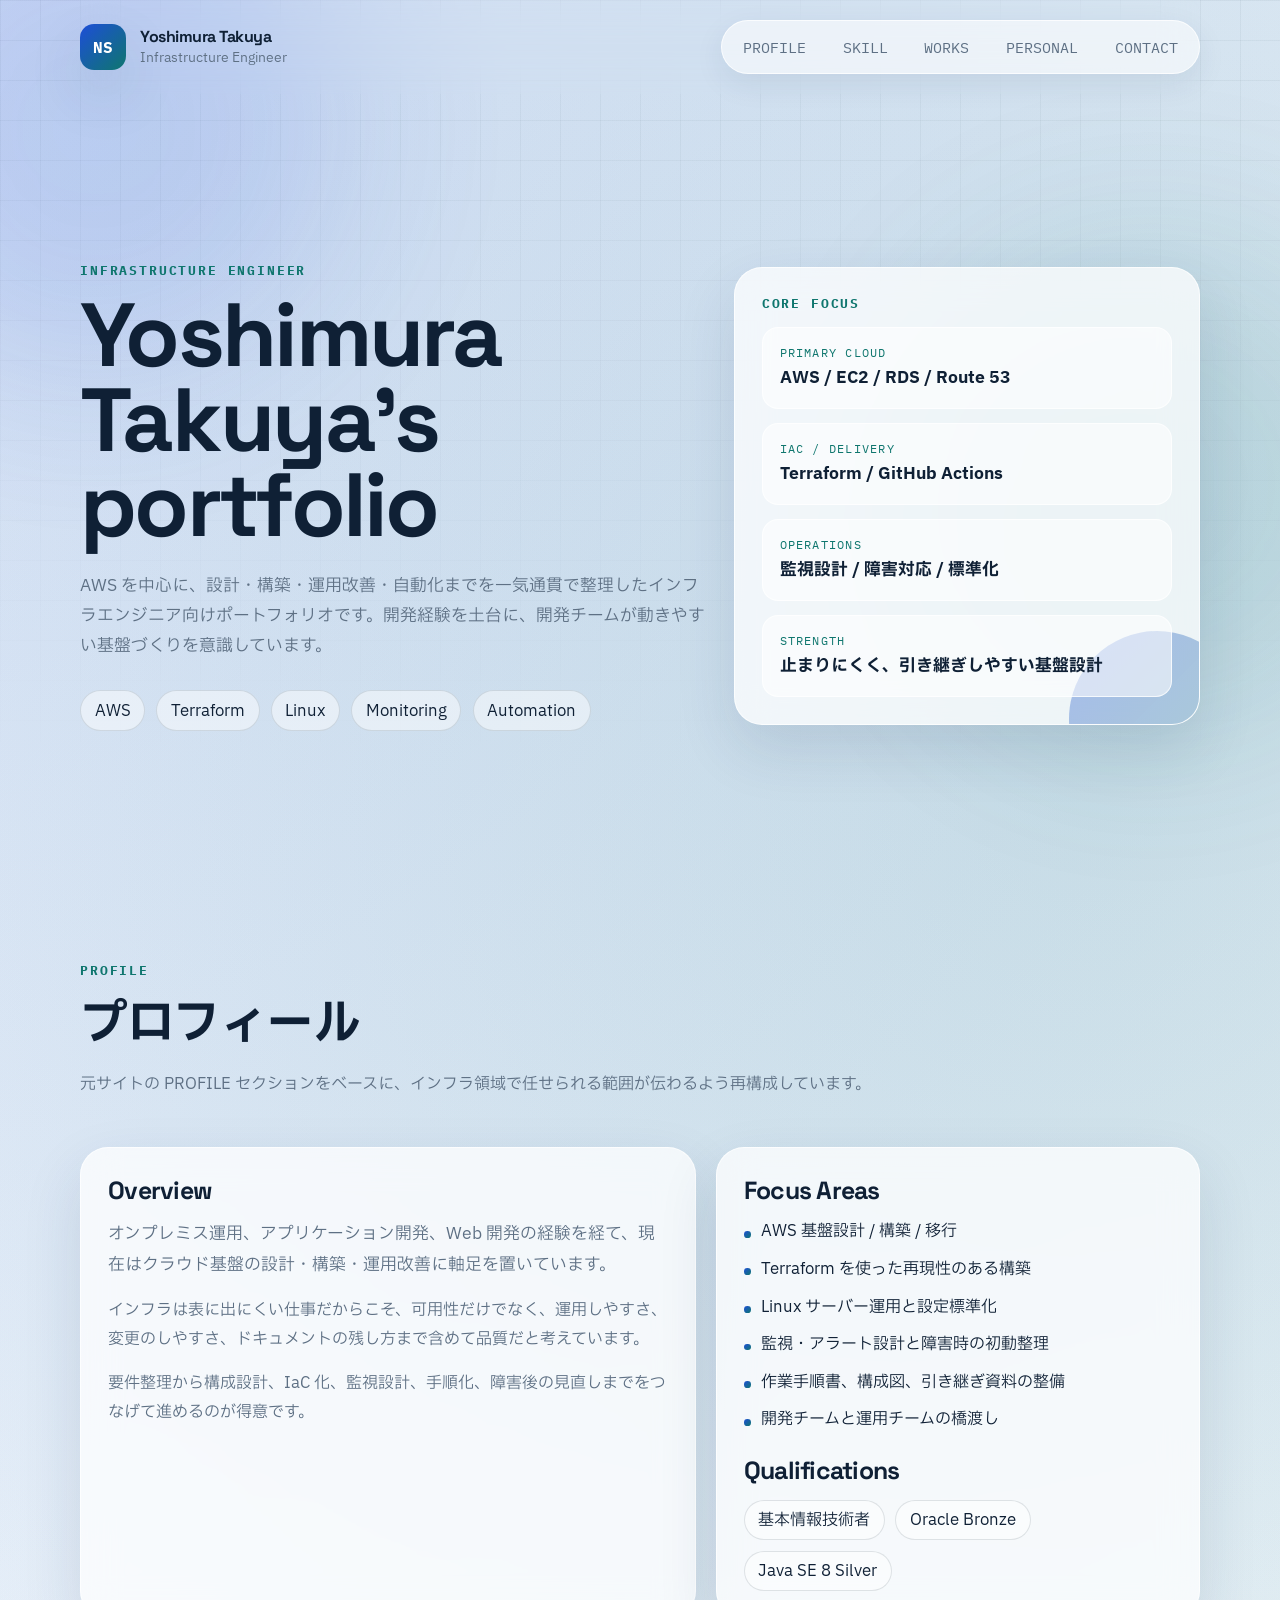
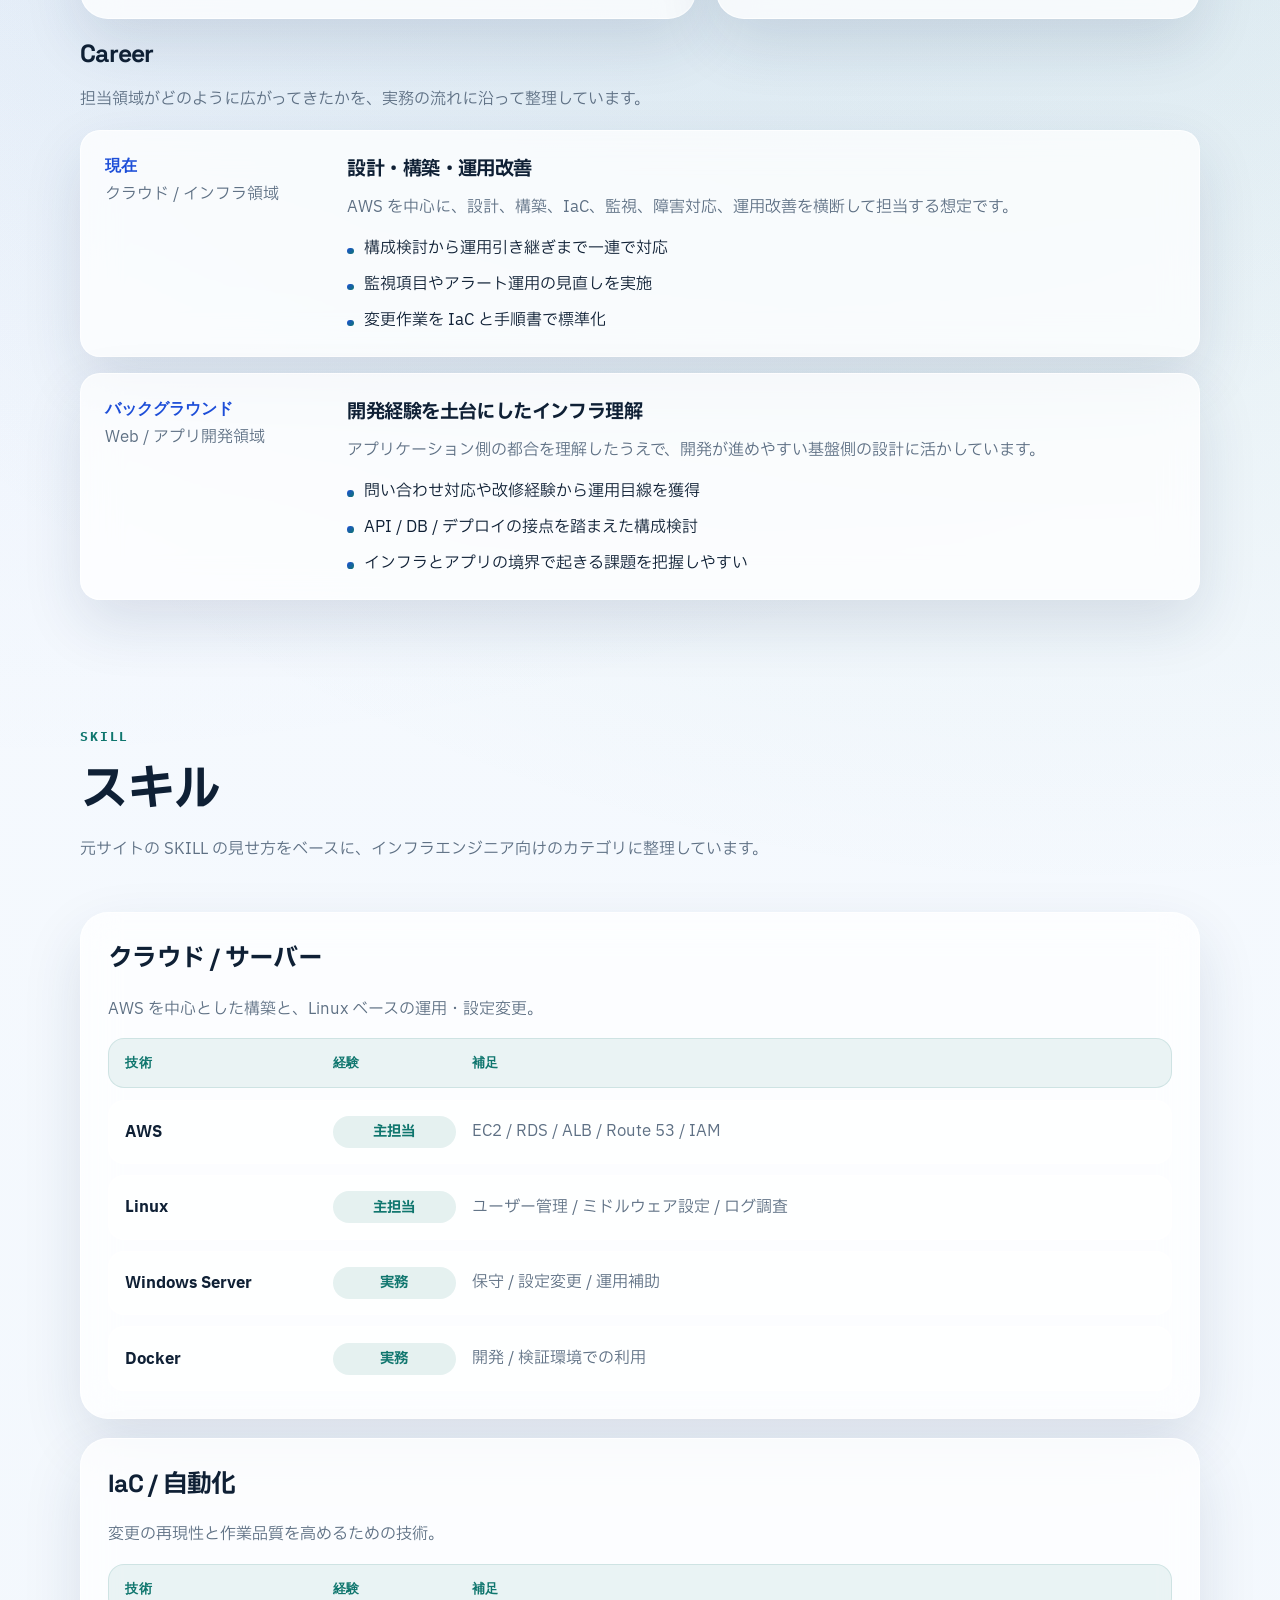
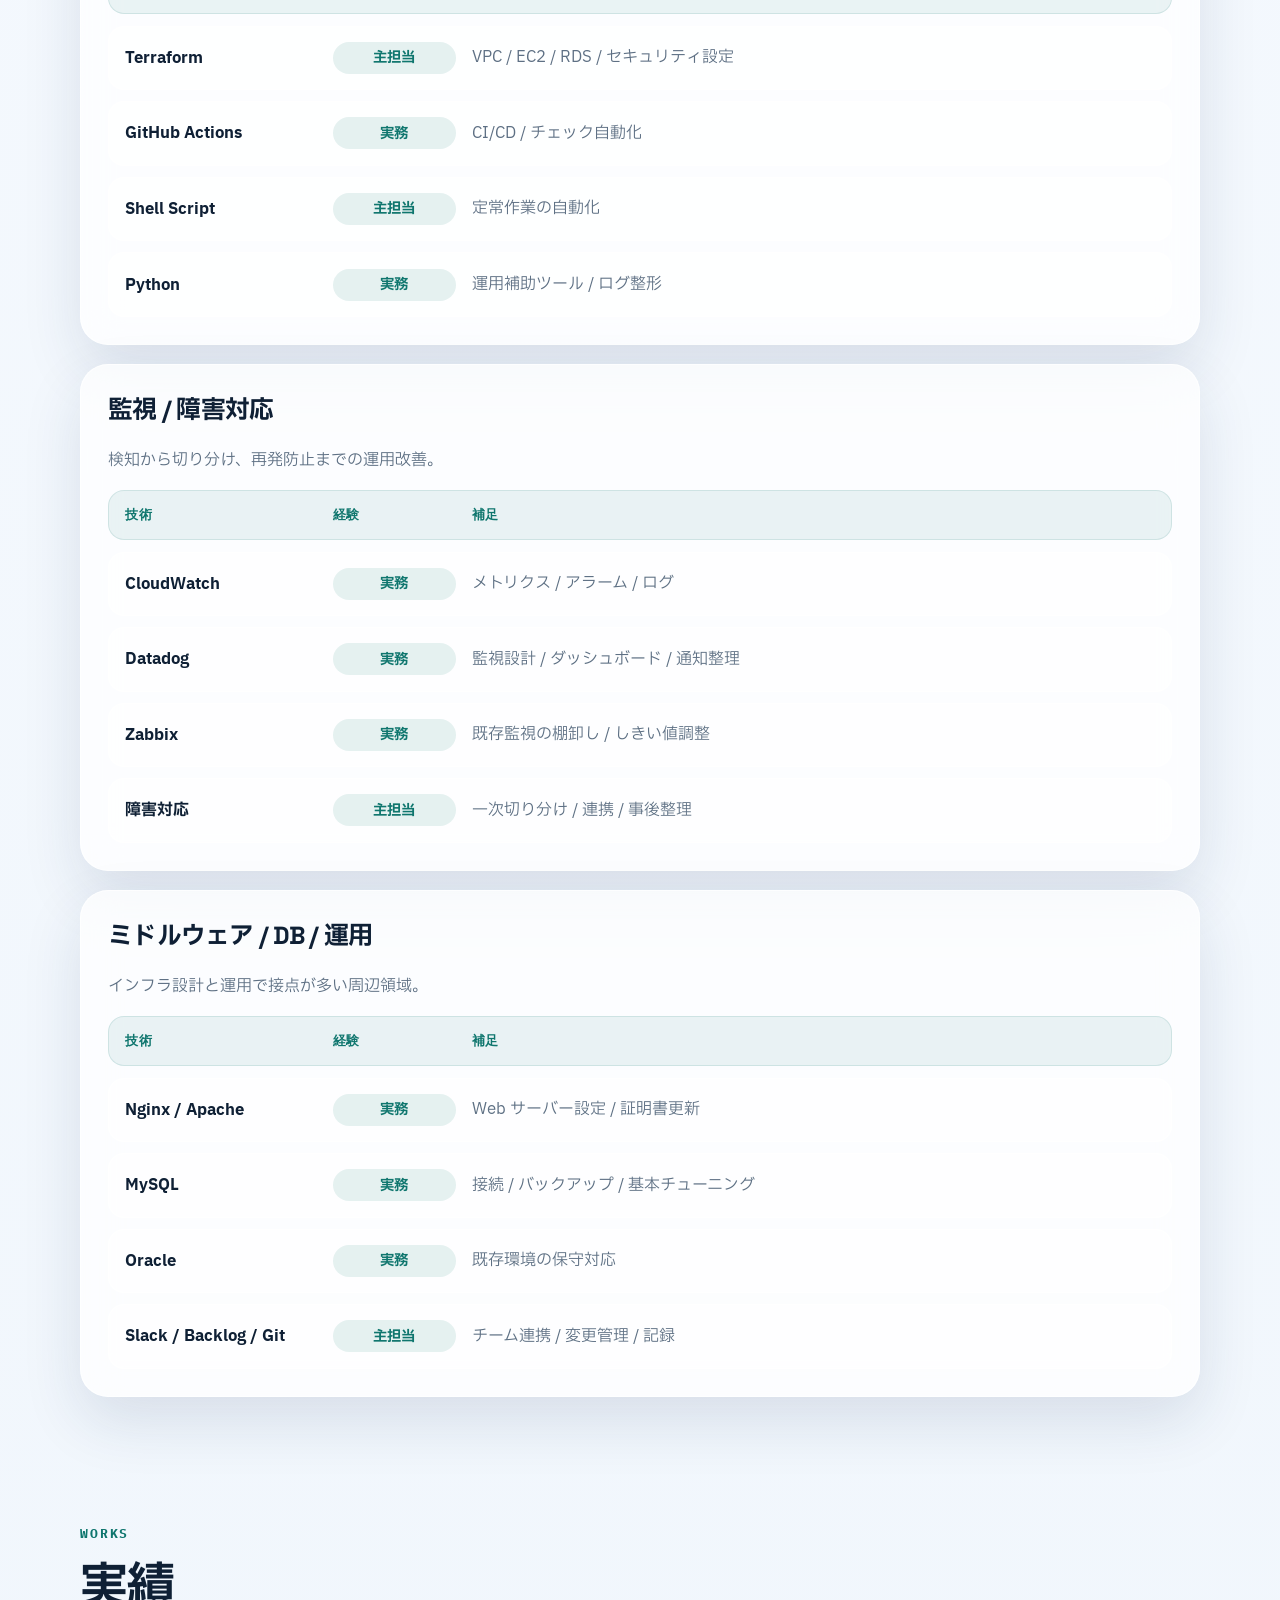
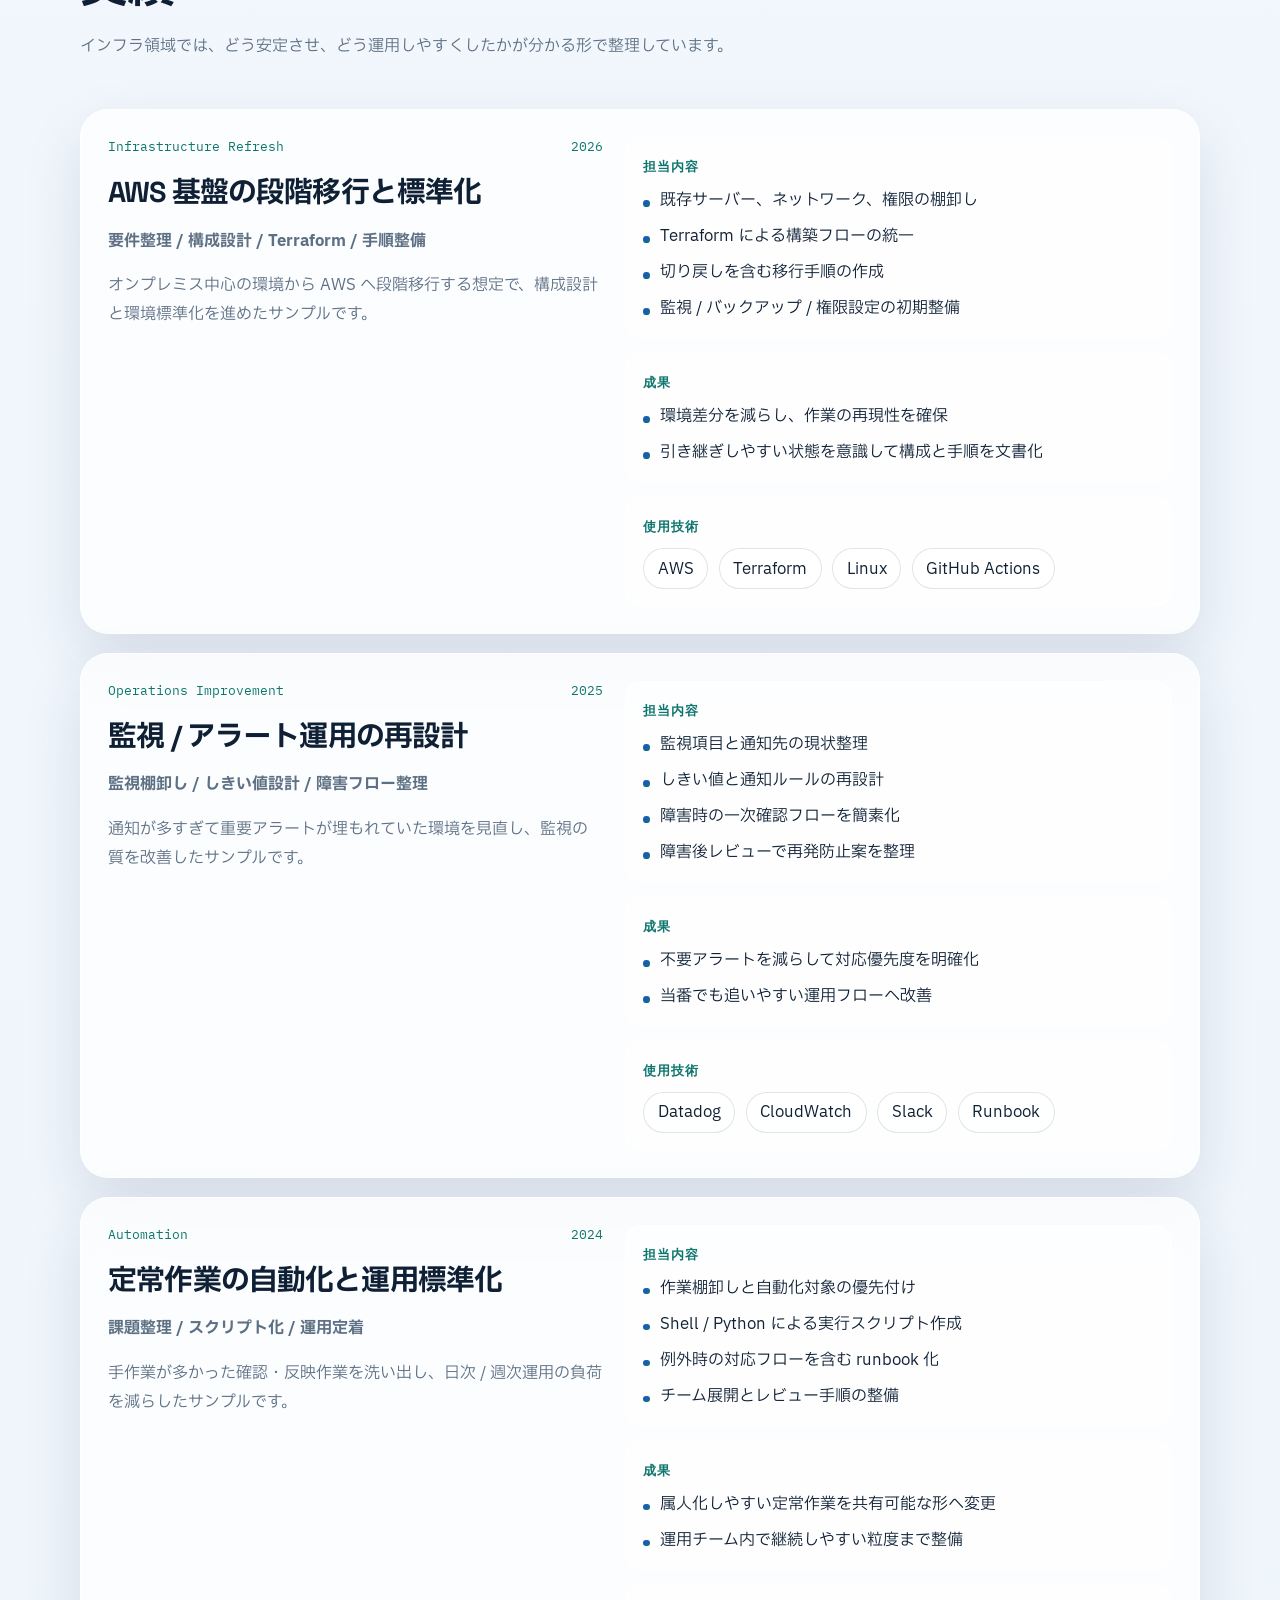
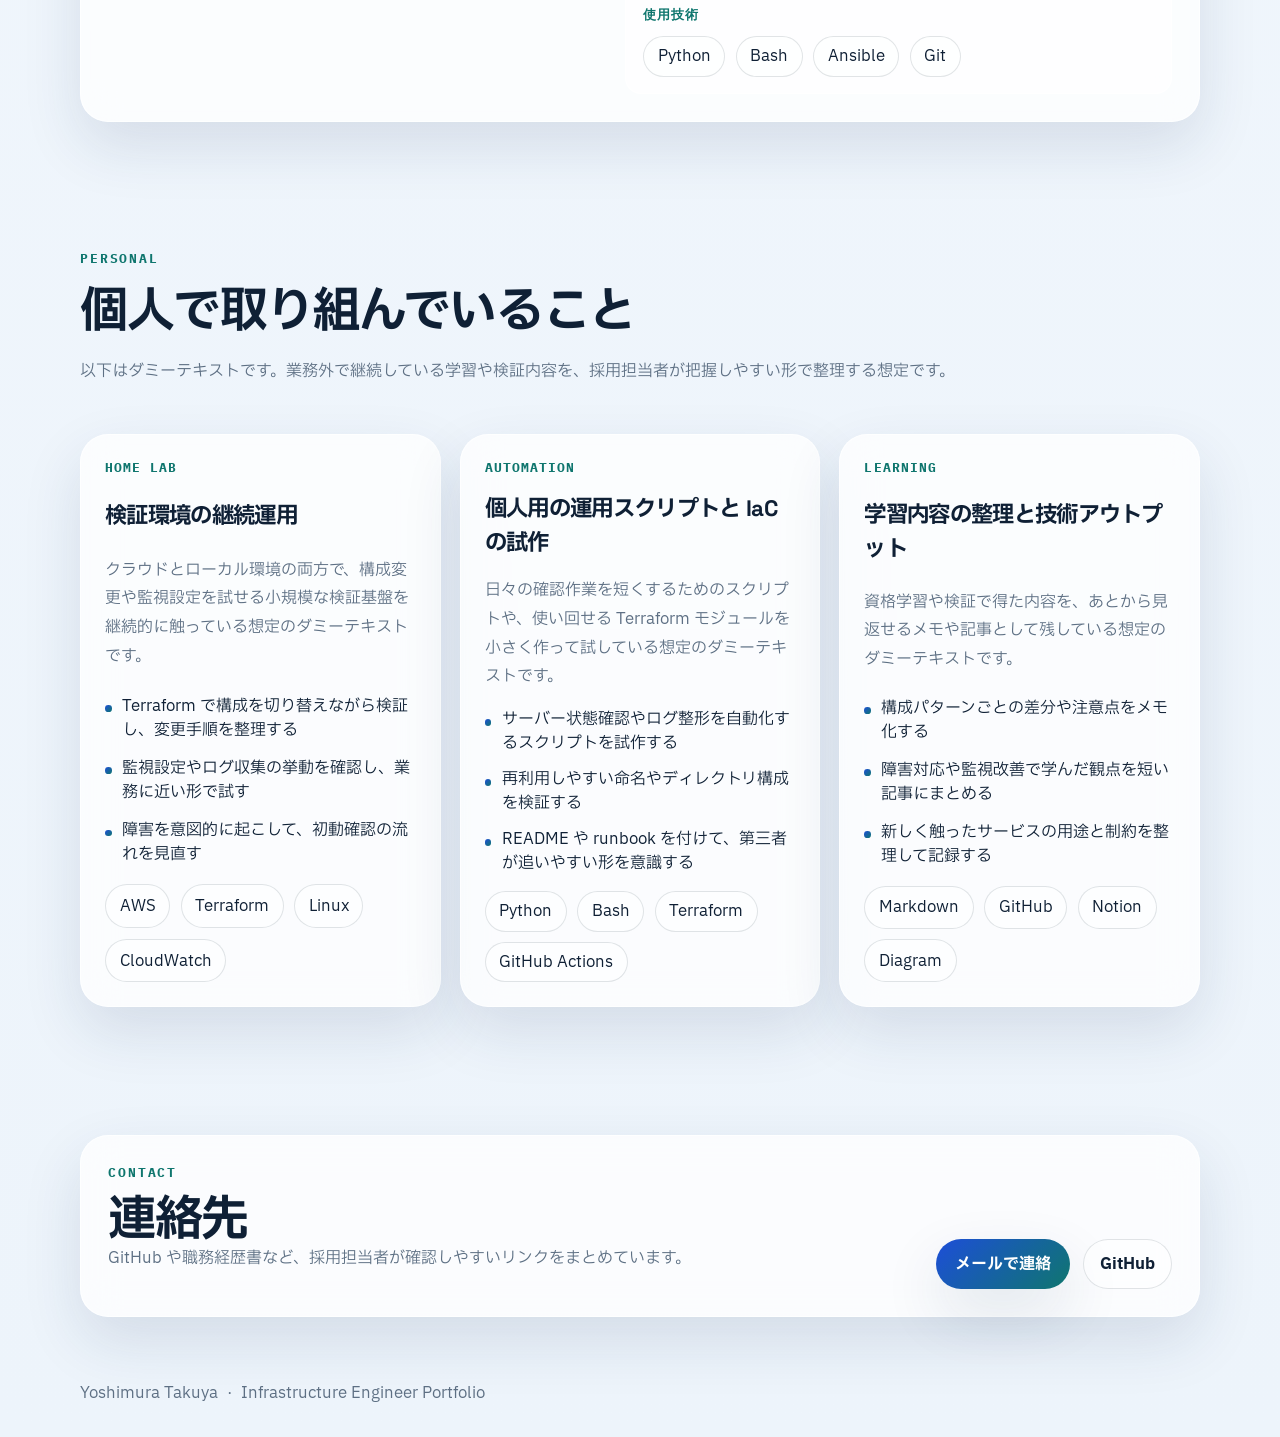
==== index.html @ 366201e2 "ポートフォリオサイト構築基礎" ====
<!DOCTYPE html>
<html lang="ja">
  <head>
    <meta charset="UTF-8" />
    <meta name="viewport" content="width=device-width, initial-scale=1.0" />
    <meta
      id="metaDescription"
      name="description"
      content="元サイトの骨格を踏まえて再構成した、インフラエンジニア向けポートフォリオ"
    />
    <title>Yoshimura Takuya | Infrastructure Engineer Portfolio</title>
    <link
      rel="icon"
      href="data:image/svg+xml,%3Csvg xmlns='http://www.w3.org/2000/svg' viewBox='0 0 64 64'%3E%3Crect width='64' height='64' rx='16' fill='%230f766e'/%3E%3Ctext x='50%25' y='57%25' font-size='28' font-family='Arial,sans-serif' font-weight='700' text-anchor='middle' fill='white'%3ENS%3C/text%3E%3C/svg%3E"
    />
    <link rel="stylesheet" href="./styles.css" />
  </head>
  <body>
    <div class="background-grid" aria-hidden="true"></div>
    <div class="background-orb background-orb-left" aria-hidden="true"></div>
    <div class="background-orb background-orb-right" aria-hidden="true"></div>

    <div class="page-shell">
      <header class="site-header">
        <a class="brand" href="#top" aria-label="ページ上部へ移動">
          <span class="brand-mark" id="brandMark">NS</span>
          <span class="brand-copy">
            <strong id="brandName">Yoshimura Takuya</strong>
            <small id="brandRole">Infrastructure Engineer</small>
          </span>
        </a>

        <nav class="site-nav" aria-label="グローバルナビゲーション">
          <a href="#profile">PROFILE</a>
          <a href="#skills">SKILL</a>
          <a href="#works">WORKS</a>
          <a href="#personal">PERSONAL</a>
          <a href="#contact">CONTACT</a>
        </nav>
      </header>

      <main id="top">
        <section class="hero section">
          <div class="hero-copy reveal">
            <p class="eyebrow" id="heroEyebrow">Infrastructure Engineer</p>
            <h1 id="heroTitle">Naoto Suzuki's portfolio</h1>
            <p class="hero-summary" id="heroSummary">
              AWS を中心に、設計・構築・運用改善・自動化までを一気通貫で整理したインフラエンジニア向けポートフォリオです。
            </p>

            <ul class="hero-tag-list" id="heroTags" aria-label="主な技術">
              <li>AWS</li>
              <li>Terraform</li>
              <li>Linux</li>
              <li>Monitoring</li>
            </ul>
          </div>

          <aside class="hero-panel reveal" aria-label="担当領域の概要">
            <p class="panel-kicker">Core Focus</p>
            <div class="hero-highlight-list" id="heroHighlights">
              <article>
                <span>Primary Cloud</span>
                <strong>AWS / EC2 / RDS / Route 53</strong>
              </article>
            </div>
          </aside>
        </section>

        <section class="section" id="profile">
          <div class="section-heading reveal">
            <p class="eyebrow">PROFILE</p>
            <h2 id="profileHeading">プロフィール</h2>
            <p class="section-intro" id="profileIntro">
              元サイトの PROFILE セクションをベースに、インフラ領域で任せられる範囲が伝わるよう再構成しています。
            </p>
          </div>

          <div class="profile-grid">
            <article class="panel reveal">
              <h3>Overview</h3>
              <p class="lead-copy" id="profileLead">
                オンプレミス運用、アプリケーション開発、Web 開発の経験を経て、現在はクラウド基盤の設計・構築・運用改善に軸足を置いています。
              </p>
              <div class="body-copy" id="profileBody">
                <p>インフラは表に出にくい仕事だからこそ、可用性だけでなく、運用しやすさ、変更のしやすさ、ドキュメントの残し方まで含めて品質だと考えています。</p>
              </div>
            </article>

            <article class="panel panel-stack reveal">
              <div>
                <h3 id="focusHeading">Focus Areas</h3>
                <ul class="focus-list" id="profileFocusList">
                  <li>AWS 基盤設計 / 構築 / 移行</li>
                </ul>
              </div>

              <div>
                <h3 id="certificationsHeading">Qualifications</h3>
                <ul class="chip-list" id="certificationList">
                  <li>基本情報技術者</li>
                </ul>
              </div>
            </article>
          </div>

          <div class="timeline-block reveal">
            <div class="timeline-heading">
              <h3 id="timelineHeading">Career</h3>
              <p class="section-intro" id="timelineIntro">
                担当領域がどのように広がってきたかを、実務の流れに沿って整理しています。
              </p>
            </div>

            <div class="timeline" id="careerTimeline">
              <article class="timeline-item">
                <div class="timeline-side">
                  <span class="timeline-period">現在</span>
                  <p class="timeline-org">クラウド / インフラ領域</p>
                </div>
                <div class="timeline-content">
                  <h4>設計・構築・運用改善</h4>
                  <p>AWS を中心に、設計、構築、IaC、監視、障害対応、運用改善を横断して担当する想定です。</p>
                </div>
              </article>
            </div>
          </div>
        </section>

        <section class="section" id="skills">
          <div class="section-heading reveal">
            <p class="eyebrow">SKILL</p>
            <h2 id="skillsHeading">スキル</h2>
            <p class="section-intro" id="skillsIntro">
              元サイトの SKILL の見せ方をベースに、インフラエンジニア向けのカテゴリに整理しています。
            </p>
          </div>

          <div class="skills-stack" id="skillCategoryList">
            <article class="skill-card reveal">
              <div class="skill-card-head">
                <h3>クラウド / サーバー</h3>
                <p>AWS を中心とした構築と、Linux ベースの運用・設定変更。</p>
              </div>
            </article>
          </div>
        </section>

        <section class="section" id="works">
          <div class="section-heading reveal">
            <p class="eyebrow">WORKS</p>
            <h2 id="worksHeading">実績</h2>
            <p class="section-intro" id="worksIntro">
              インフラ領域では、どう安定させ、どう運用しやすくしたかが分かる形で整理しています。
            </p>
          </div>

          <div class="works-list" id="worksList">
            <article class="work-card reveal">
              <div class="work-summary">
                <div class="work-meta">
                  <span>Infrastructure Refresh</span>
                  <span>2026</span>
                </div>
                <h3>AWS 基盤の段階移行と標準化</h3>
                <p class="work-role">要件整理 / 構成設計 / Terraform / 手順整備</p>
                <p>オンプレミス中心の環境から AWS へ段階移行する想定で、構成設計と環境標準化を進めたサンプルです。</p>
              </div>
            </article>
          </div>
        </section>

        <section class="section" id="personal">
          <div class="section-heading reveal">
            <p class="eyebrow">PERSONAL</p>
            <h2 id="personalHeading">個人で取り組んでいること</h2>
            <p class="section-intro" id="personalIntro">
              以下はダミーテキストです。業務外で継続している学習や検証内容を、採用担当者が把握しやすい形で整理する想定です。
            </p>
          </div>

          <div class="personal-grid" id="personalList">
            <article class="personal-card reveal">
              <p class="personal-meta">Home Lab</p>
              <h3>検証環境の継続運用</h3>
              <p>
                クラウドとローカル環境の両方で、構成変更や監視設定を試せる小規模な検証基盤を継続的に触っている想定のダミーテキストです。
              </p>
            </article>
          </div>
        </section>

        <section class="section" id="contact">
          <div class="contact-panel reveal">
            <div>
              <p class="eyebrow">CONTACT</p>
              <h2 id="contactHeading">連絡先</h2>
              <p class="contact-note" id="contactNote">
                GitHub や職務経歴書など、採用担当者が確認しやすいリンクをまとめています。
              </p>
            </div>

            <div class="contact-actions">
              <a class="button" id="contactMail" href="#">メールで連絡</a>
              <div class="social-list" id="contactLinks">
                <a href="https://github.com/nsuzuki7713" target="_blank" rel="noreferrer">GitHub</a>
              </div>
            </div>
          </div>
        </section>
      </main>

      <footer class="site-footer">
        <p>
          <span id="footerName">Yoshimura Takuya</span>
          <span>·</span>
          <span id="footerRole">Infrastructure Engineer Portfolio</span>
        </p>
      </footer>
    </div>

    <script src="./site-data.js"></script>
    <script src="./script.js"></script>
  </body>
</html>
---- styles.css ----
@import url("https://fonts.googleapis.com/css2?family=IBM+Plex+Mono:wght@400;500;700&family=IBM+Plex+Sans+JP:wght@400;500;700&family=Space+Grotesk:wght@500;700&display=swap");

:root {
  --bg: #edf4fb;
  --bg-strong: #f8fbff;
  --surface: rgba(255, 255, 255, 0.74);
  --surface-strong: rgba(255, 255, 255, 0.92);
  --text: #0f2035;
  --muted: #5e7084;
  --line: rgba(15, 32, 53, 0.12);
  --accent: #0f766e;
  --accent-strong: #1d4ed8;
  --accent-soft: rgba(15, 118, 110, 0.1);
  --shadow: 0 24px 60px rgba(28, 53, 87, 0.12);
  --radius-xl: 28px;
  --radius-lg: 20px;
  --radius-md: 16px;
  --max-width: 1120px;
}

* {
  box-sizing: border-box;
}

html {
  scroll-behavior: smooth;
}

body {
  margin: 0;
  min-height: 100vh;
  font-family: "IBM Plex Sans JP", sans-serif;
  color: var(--text);
  background:
    radial-gradient(circle at top left, rgba(29, 78, 216, 0.14), transparent 30%),
    radial-gradient(circle at 85% 10%, rgba(15, 118, 110, 0.16), transparent 24%),
    linear-gradient(180deg, var(--bg-strong) 0%, var(--bg) 100%);
  overflow-x: hidden;
}

a {
  color: inherit;
  text-decoration: none;
}

button,
a {
  -webkit-tap-highlight-color: transparent;
}

.background-grid {
  position: fixed;
  inset: 0;
  background-image:
    linear-gradient(rgba(15, 32, 53, 0.05) 1px, transparent 1px),
    linear-gradient(90deg, rgba(15, 32, 53, 0.05) 1px, transparent 1px);
  background-size: 40px 40px;
  mask-image: linear-gradient(to bottom, rgba(0, 0, 0, 0.9), transparent 86%);
  pointer-events: none;
}

.background-orb {
  position: fixed;
  width: 32rem;
  height: 32rem;
  border-radius: 50%;
  filter: blur(90px);
  opacity: 0.4;
  pointer-events: none;
}

.background-orb-left {
  top: -8rem;
  left: -10rem;
  background: rgba(29, 78, 216, 0.32);
}

.background-orb-right {
  right: -8rem;
  bottom: 10rem;
  background: rgba(15, 118, 110, 0.28);
}

.page-shell {
  width: min(calc(100% - 2rem), var(--max-width));
  margin: 0 auto;
  position: relative;
}

.site-header {
  position: sticky;
  top: 0;
  z-index: 10;
  display: flex;
  align-items: center;
  justify-content: space-between;
  gap: 1rem;
  padding: 1.25rem 0;
  backdrop-filter: blur(18px);
}

.brand {
  display: inline-flex;
  align-items: center;
  gap: 0.85rem;
}

.brand-mark {
  width: 2.9rem;
  height: 2.9rem;
  display: grid;
  place-items: center;
  border-radius: 14px;
  background: linear-gradient(135deg, var(--accent-strong), var(--accent));
  color: #fff;
  font-family: "IBM Plex Mono", monospace;
  font-size: 1rem;
  font-weight: 700;
  box-shadow: var(--shadow);
}

.brand-copy {
  display: flex;
  flex-direction: column;
  gap: 0.08rem;
}

.brand-copy strong,
h1,
h2,
h3,
h4 {
  font-family: "Space Grotesk", "IBM Plex Sans JP", sans-serif;
  letter-spacing: -0.03em;
}

.brand-copy small,
.hero-summary,
.section-intro,
.body-copy p,
.lead-copy,
.skill-card-head p,
.timeline-content p,
.contact-note,
.work-summary p,
.timeline-org {
  color: var(--muted);
}

.site-nav {
  display: inline-flex;
  flex-wrap: wrap;
  align-items: center;
  gap: 0.3rem;
  padding: 0.32rem;
  border-radius: 999px;
  background: rgba(255, 255, 255, 0.58);
  border: 1px solid rgba(255, 255, 255, 0.75);
  box-shadow: 0 10px 30px rgba(28, 53, 87, 0.08);
}

.site-nav a {
  padding: 0.72rem 1rem;
  border-radius: 999px;
  font-size: 0.92rem;
  font-family: "IBM Plex Mono", monospace;
  color: var(--muted);
  transition: transform 180ms ease, color 180ms ease, background-color 180ms ease;
}

.site-nav a:hover,
.site-nav a.is-active {
  color: var(--text);
  background: rgba(15, 32, 53, 0.08);
  transform: translateY(-1px);
}

.section {
  padding: 4rem 0;
}

.hero {
  display: grid;
  grid-template-columns: minmax(0, 1.15fr) minmax(320px, 0.85fr);
  gap: 1.4rem;
  align-items: center;
  min-height: calc(100vh - 6rem);
}

.eyebrow,
.panel-kicker {
  margin: 0 0 0.9rem;
  font-family: "IBM Plex Mono", monospace;
  font-size: 0.82rem;
  font-weight: 700;
  letter-spacing: 0.14em;
  text-transform: uppercase;
  color: var(--accent);
}

h1 {
  margin: 0;
  font-size: clamp(3rem, 7vw, 5.6rem);
  line-height: 0.95;
  max-width: 10ch;
}

h2 {
  margin: 0;
  font-size: clamp(2rem, 4vw, 3rem);
  line-height: 1.02;
}

h3 {
  margin: 0 0 0.85rem;
  font-size: 1.55rem;
}

h4 {
  margin: 0 0 0.6rem;
  font-size: 1.2rem;
}

.hero-summary,
.section-intro,
.body-copy p,
.lead-copy,
.timeline-content p,
.work-summary p,
.personal-summary,
.contact-note {
  line-height: 1.8;
}

.hero-summary {
  max-width: 62ch;
  margin: 1.4rem 0 0;
  font-size: 1.05rem;
}

.hero-tag-list,
.focus-list,
.chip-list,
.timeline-highlights,
.bullet-list,
.stack-list,
.social-list {
  list-style: none;
  padding: 0;
  margin: 0;
}

.hero-tag-list {
  display: flex;
  flex-wrap: wrap;
  gap: 0.7rem;
  margin-top: 1.8rem;
}

.hero-tag-list li,
.chip-list li,
.stack-list li,
.social-list a,
.button {
  border-radius: 999px;
}

.hero-tag-list li,
.chip-list li,
.stack-list li {
  display: inline-flex;
  align-items: center;
  min-height: 2.3rem;
  padding: 0.45rem 0.85rem;
  border: 1px solid var(--line);
  background: rgba(255, 255, 255, 0.48);
}

.hero-panel,
.panel,
.skill-card,
.work-card,
.contact-panel,
.timeline-item {
  background: var(--surface);
  backdrop-filter: blur(18px);
  border: 1px solid rgba(255, 255, 255, 0.72);
  box-shadow: var(--shadow);
}

.hero-panel,
.panel,
.skill-card,
.work-card,
.contact-panel {
  border-radius: var(--radius-xl);
  padding: 1.7rem;
}

.hero-panel {
  position: relative;
  overflow: hidden;
}

.hero-panel::before {
  content: "";
  position: absolute;
  inset: auto -10% -18% auto;
  width: 11rem;
  height: 11rem;
  border-radius: 50%;
  background: linear-gradient(135deg, rgba(29, 78, 216, 0.5), rgba(15, 118, 110, 0.42));
  opacity: 0.7;
}

.hero-highlight-list {
  position: relative;
  z-index: 1;
  display: grid;
  gap: 0.85rem;
}

.hero-highlight-list article {
  padding: 1rem 1.05rem;
  border-radius: var(--radius-md);
  background: rgba(255, 255, 255, 0.56);
  border: 1px solid rgba(255, 255, 255, 0.74);
}

.hero-highlight-list span {
  display: block;
  margin-bottom: 0.35rem;
  font-family: "IBM Plex Mono", monospace;
  font-size: 0.78rem;
  text-transform: uppercase;
  letter-spacing: 0.1em;
  color: var(--accent);
}

.hero-highlight-list strong {
  display: block;
  font-size: 1.05rem;
  line-height: 1.6;
}

.section-heading {
  display: flex;
  flex-direction: column;
  gap: 0.35rem;
  margin-bottom: 2rem;
}

.profile-grid {
  display: grid;
  grid-template-columns: minmax(0, 1.12fr) minmax(320px, 0.88fr);
  gap: 1.2rem;
}

.panel-stack {
  display: grid;
  gap: 1.5rem;
  align-content: start;
}

.lead-copy {
  margin: 0 0 1rem;
  font-size: 1.05rem;
}

.body-copy p:first-child,
.contact-note,
.skill-card-head p {
  margin-top: 0;
}

.body-copy p:last-child,
.skill-card-head p:last-child {
  margin-bottom: 0;
}

.focus-list {
  display: grid;
  gap: 0.85rem;
}

.focus-list li,
.timeline-highlights li,
.bullet-list li {
  position: relative;
  padding-left: 1.05rem;
}

.focus-list li::before,
.timeline-highlights li::before,
.bullet-list li::before {
  content: "";
  position: absolute;
  left: 0;
  top: 0.72rem;
  width: 0.42rem;
  height: 0.42rem;
  border-radius: 50%;
  background: linear-gradient(135deg, var(--accent-strong), var(--accent));
}

.chip-list {
  display: flex;
  flex-wrap: wrap;
  gap: 0.65rem;
}

.timeline-block {
  margin-top: 1.2rem;
}

.timeline-heading {
  margin-bottom: 1rem;
}

.timeline {
  display: grid;
  gap: 1rem;
}

.timeline-item {
  display: grid;
  grid-template-columns: 220px minmax(0, 1fr);
  gap: 1.4rem;
  padding: 1.5rem;
  border-radius: var(--radius-lg);
}

.timeline-side {
  display: grid;
  align-content: start;
  gap: 0.3rem;
}

.timeline-period {
  font-family: "IBM Plex Mono", monospace;
  font-weight: 700;
  color: var(--accent-strong);
}

.timeline-org {
  margin: 0;
}

.timeline-content p {
  margin: 0 0 0.9rem;
}

.timeline-highlights,
.bullet-list {
  display: grid;
  gap: 0.75rem;
}

.skills-stack,
.personal-grid,
.works-list {
  display: grid;
  gap: 1.2rem;
}

.personal-grid {
  grid-template-columns: repeat(3, minmax(0, 1fr));
}

.skill-card {
  display: grid;
  gap: 1.1rem;
}

.skill-card-head {
  display: grid;
  gap: 0.35rem;
}

.skill-table {
  display: grid;
  gap: 0.7rem;
}

.skill-table-row {
  display: grid;
  grid-template-columns: minmax(140px, 0.28fr) minmax(84px, 0.18fr) minmax(0, 1fr);
  gap: 1rem;
  align-items: center;
  padding: 0.95rem 1rem;
  border-radius: var(--radius-md);
  background: rgba(255, 255, 255, 0.56);
  border: 1px solid rgba(255, 255, 255, 0.74);
}

.skill-table-head {
  background: rgba(15, 118, 110, 0.08);
  border-color: rgba(15, 118, 110, 0.12);
  font-family: "IBM Plex Mono", monospace;
  font-size: 0.82rem;
  font-weight: 700;
  letter-spacing: 0.06em;
  text-transform: uppercase;
  color: var(--accent);
}

.skill-table-row strong {
  font-size: 1rem;
}

.skill-table-row p {
  margin: 0;
  color: var(--muted);
  line-height: 1.7;
}

.skill-experience {
  display: inline-flex;
  align-items: center;
  justify-content: center;
  min-height: 2rem;
  padding: 0.25rem 0.7rem;
  border-radius: 999px;
  background: var(--accent-soft);
  color: var(--accent);
  font-size: 0.9rem;
  font-weight: 700;
}

.work-card {
  display: grid;
  grid-template-columns: minmax(0, 0.95fr) minmax(0, 1.05fr);
  gap: 1.4rem;
}

.personal-card {
  display: grid;
  gap: 1rem;
  padding: 1.5rem;
  border-radius: var(--radius-xl);
  background: var(--surface);
  backdrop-filter: blur(18px);
  border: 1px solid rgba(255, 255, 255, 0.72);
  box-shadow: var(--shadow);
}

.personal-card h3 {
  margin: 0;
  font-size: 1.4rem;
}

.personal-meta {
  margin: 0;
  font-family: "IBM Plex Mono", monospace;
  font-size: 0.82rem;
  font-weight: 700;
  letter-spacing: 0.08em;
  text-transform: uppercase;
  color: var(--accent);
}

.personal-summary {
  margin: 0;
  color: var(--muted);
}

.work-meta {
  display: flex;
  flex-wrap: wrap;
  justify-content: space-between;
  gap: 0.85rem;
  font-family: "IBM Plex Mono", monospace;
  font-size: 0.84rem;
  color: var(--accent);
}

.work-summary h3 {
  margin: 1rem 0 0.7rem;
  font-size: 1.8rem;
}

.work-role {
  margin: 0 0 0.7rem;
  font-weight: 700;
}

.work-detail {
  display: grid;
  gap: 1rem;
}

.work-block {
  padding: 1rem 1.05rem;
  border-radius: var(--radius-md);
  background: rgba(255, 255, 255, 0.56);
  border: 1px solid rgba(255, 255, 255, 0.74);
}

.work-block-title {
  display: inline-block;
  margin-bottom: 0.75rem;
  font-family: "IBM Plex Mono", monospace;
  font-size: 0.82rem;
  font-weight: 700;
  letter-spacing: 0.08em;
  text-transform: uppercase;
  color: var(--accent);
}

.stack-list {
  display: flex;
  flex-wrap: wrap;
  gap: 0.65rem;
}

.contact-panel {
  display: flex;
  align-items: flex-end;
  justify-content: space-between;
  gap: 1.6rem;
}

.contact-actions {
  display: flex;
  flex-wrap: wrap;
  gap: 0.8rem;
  justify-content: flex-end;
}

.button {
  display: inline-flex;
  align-items: center;
  justify-content: center;
  min-height: 3rem;
  padding: 0.8rem 1.2rem;
  background: linear-gradient(135deg, var(--accent-strong), var(--accent));
  color: #fff;
  font-weight: 700;
  box-shadow: var(--shadow);
  transition: transform 180ms ease;
}

.button:hover,
.social-list a:hover {
  transform: translateY(-2px);
}

.social-list {
  display: flex;
  flex-wrap: wrap;
  gap: 0.75rem;
}

.social-list a {
  display: inline-flex;
  align-items: center;
  min-height: 3rem;
  padding: 0.75rem 1rem;
  background: rgba(255, 255, 255, 0.6);
  border: 1px solid var(--line);
  font-weight: 700;
  transition: transform 180ms ease;
}

.site-footer {
  padding: 0 0 2rem;
  color: var(--muted);
}

.site-footer p {
  margin: 0;
  display: flex;
  gap: 0.55rem;
}

.reveal {
  opacity: 1;
  transform: translateY(0);
}

.js-enabled .reveal {
  opacity: 0;
  transform: translateY(20px);
  transition: opacity 600ms ease, transform 600ms ease;
}

.js-enabled .reveal.is-visible {
  opacity: 1;
  transform: translateY(0);
}

@media (max-width: 1024px) {
  .hero,
  .profile-grid,
  .work-card,
  .personal-grid,
  .contact-panel {
    grid-template-columns: 1fr;
  }

  .site-header {
    flex-direction: column;
    align-items: stretch;
  }

  .site-nav {
    justify-content: center;
  }

  .contact-actions {
    justify-content: flex-start;
  }
}

@media (max-width: 720px) {
  .page-shell {
    width: min(calc(100% - 1.2rem), var(--max-width));
  }

  .site-nav {
    width: 100%;
    border-radius: 24px;
  }

  .site-nav a {
    flex: 1 1 auto;
    text-align: center;
  }

  .hero {
    min-height: auto;
    padding-top: 1rem;
  }

  .timeline-item,
  .skill-table-row,
  .skill-table-head {
    grid-template-columns: 1fr;
  }

  .work-meta,
  .site-footer p {
    flex-direction: column;
    align-items: flex-start;
  }

  .contact-actions,
  .social-list {
    width: 100%;
    flex-direction: column;
    align-items: stretch;
  }

  .button,
  .social-list a {
    width: 100%;
  }
}

@media (prefers-reduced-motion: reduce) {
  html {
    scroll-behavior: auto;
  }

  *,
  *::before,
  *::after {
    animation: none !important;
    transition: none !important;
  }

  .reveal {
    opacity: 1 !important;
    transform: none !important;
  }
}
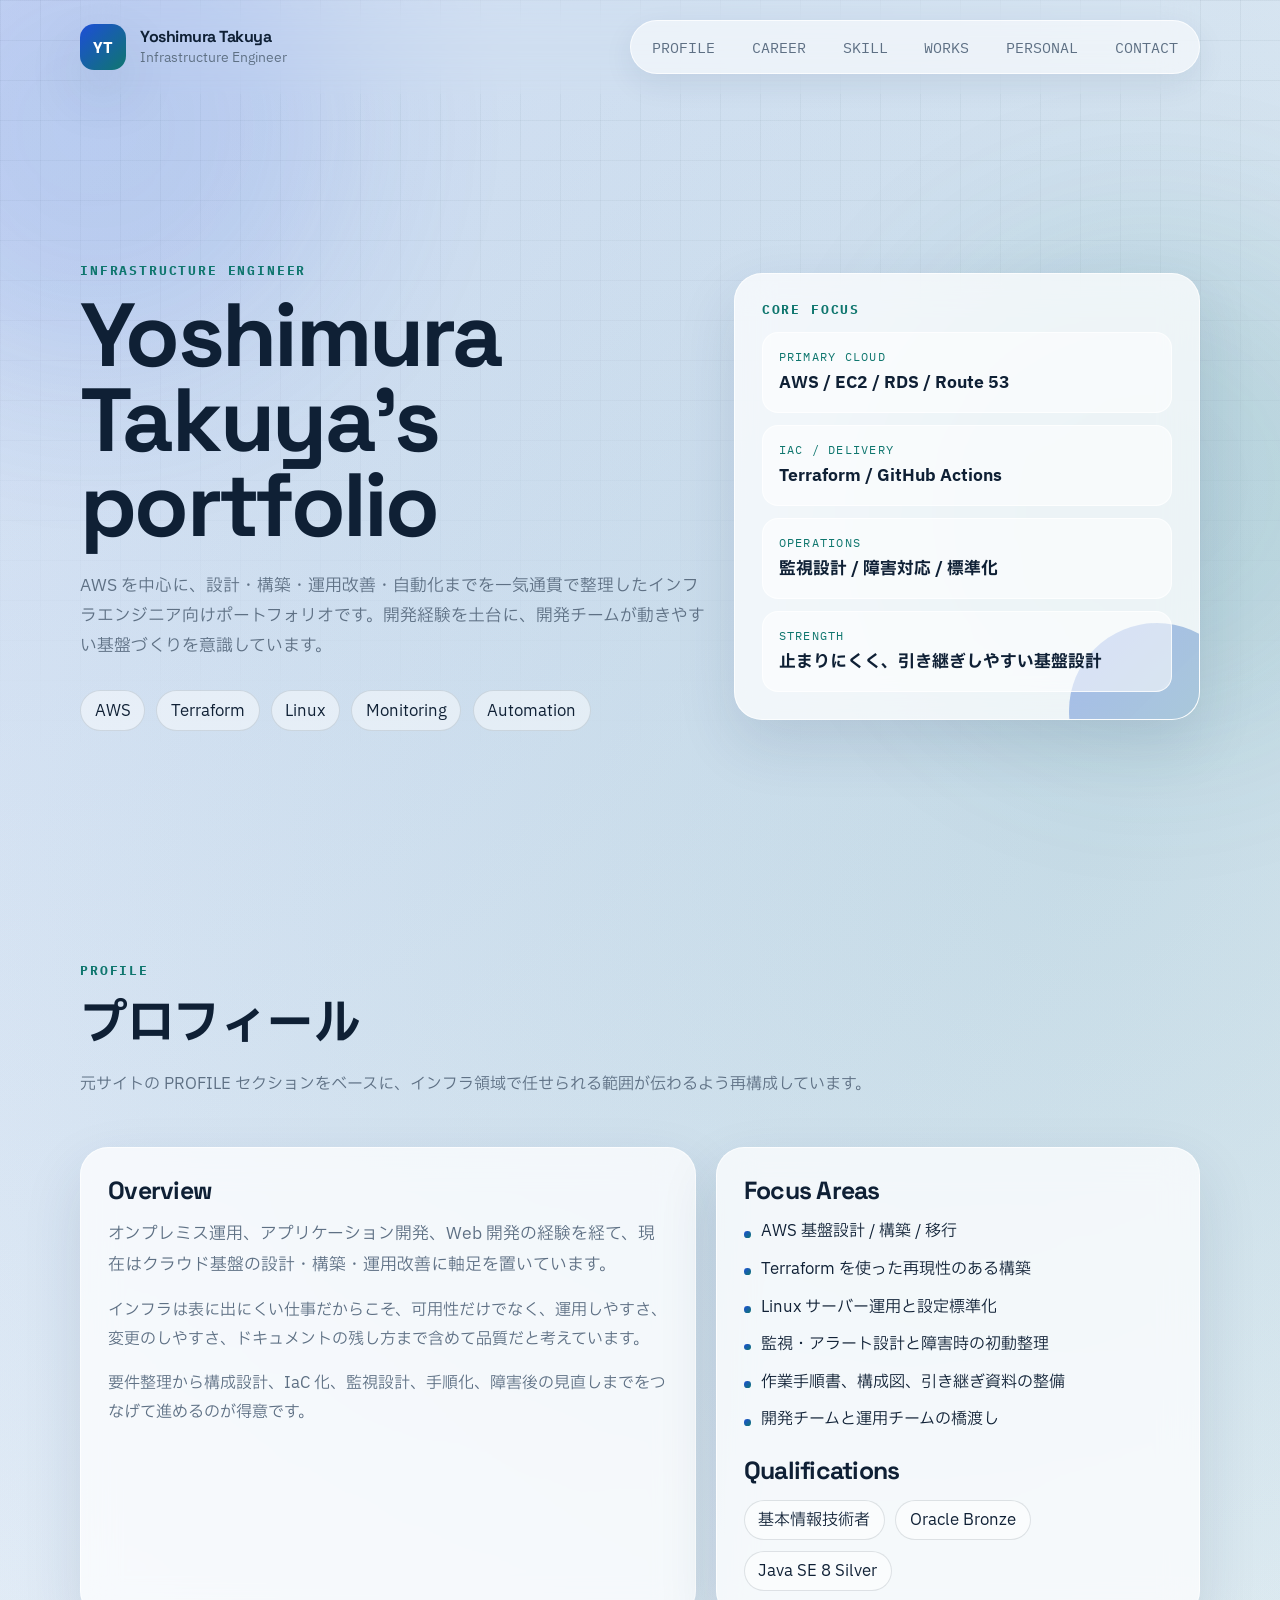
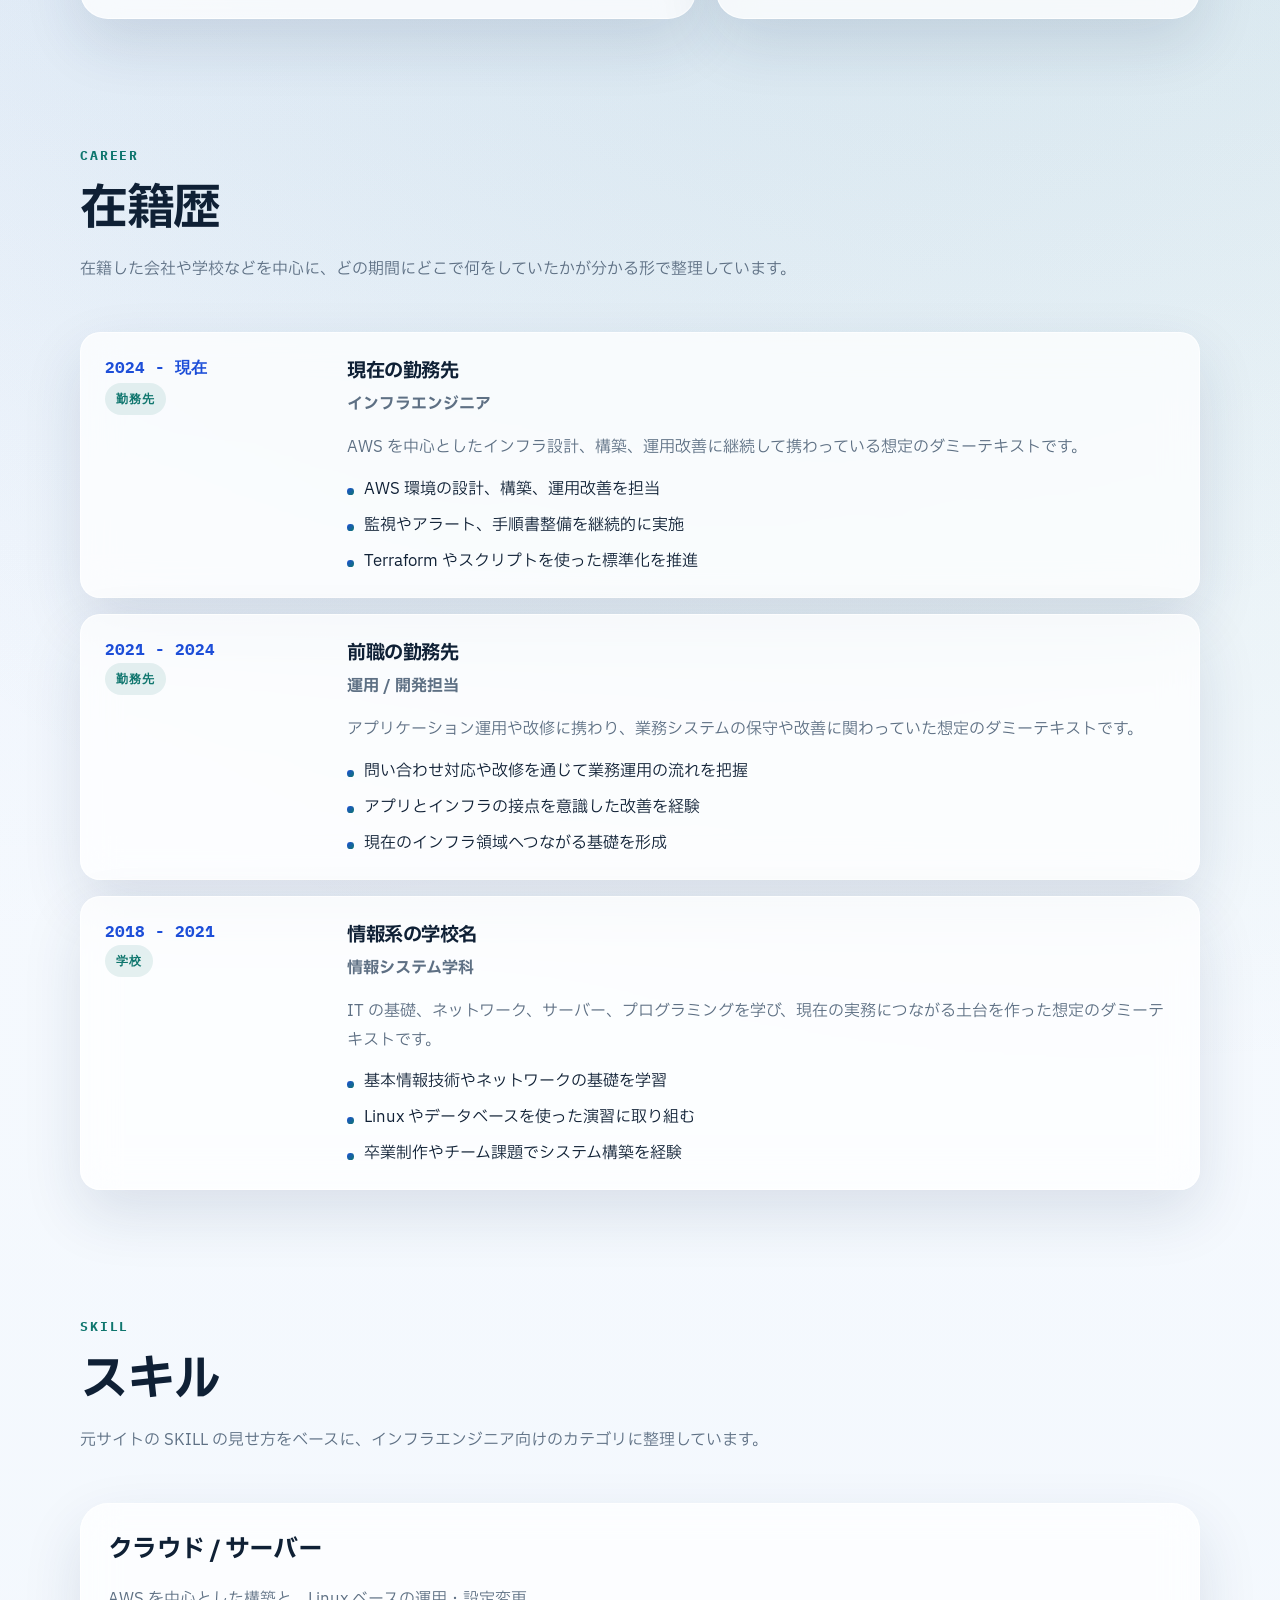
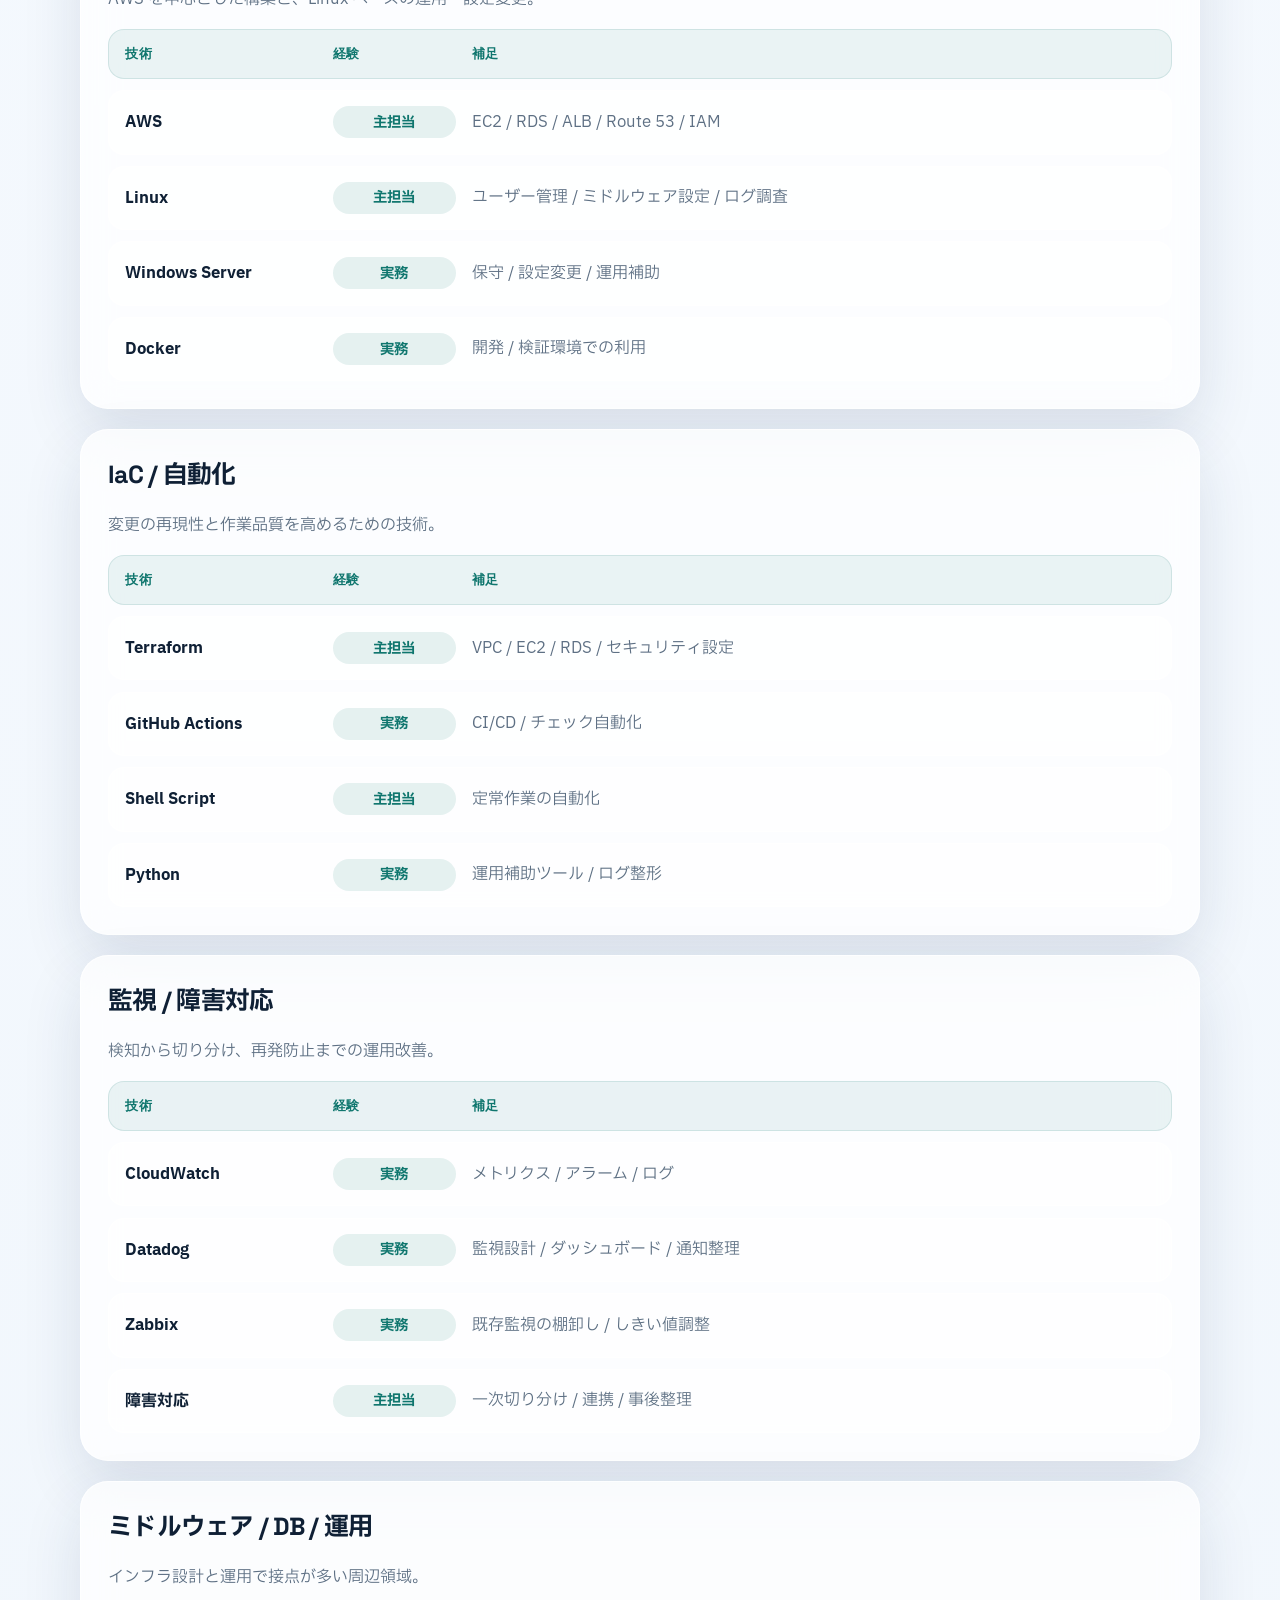
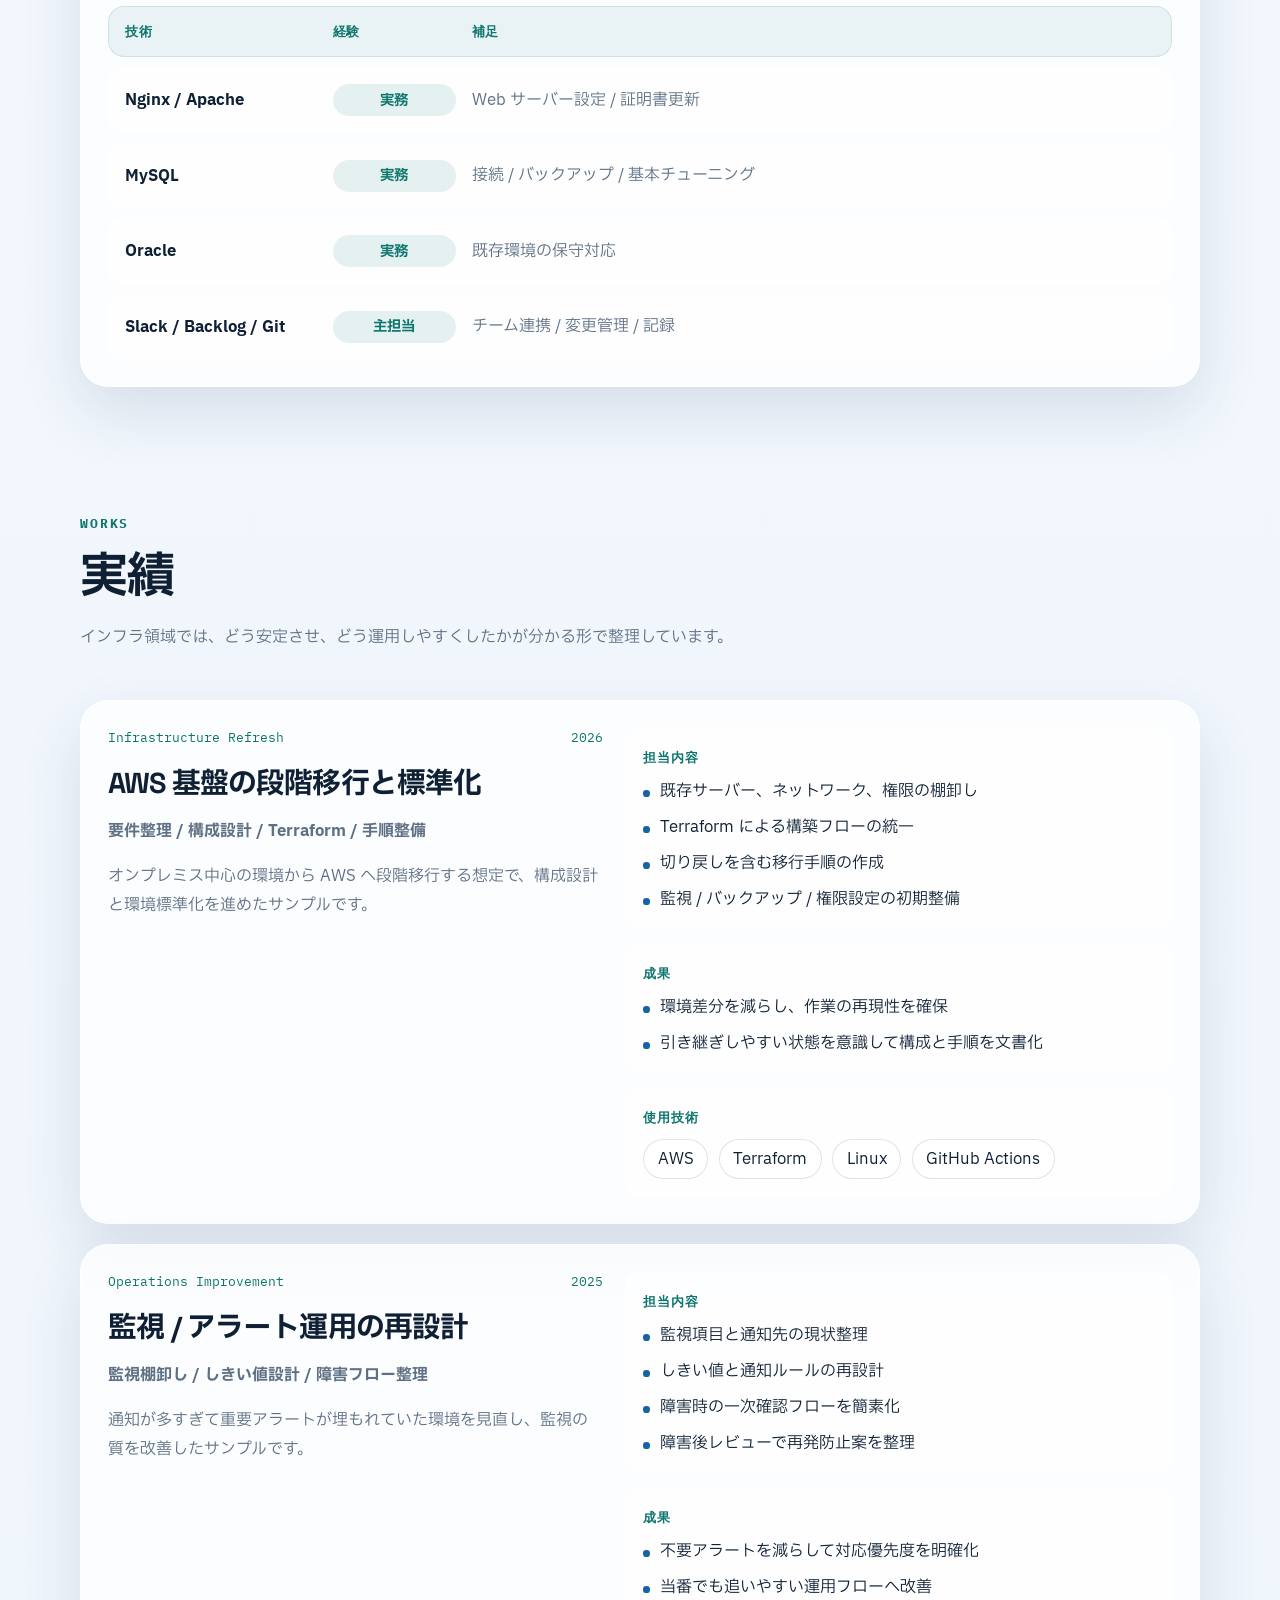
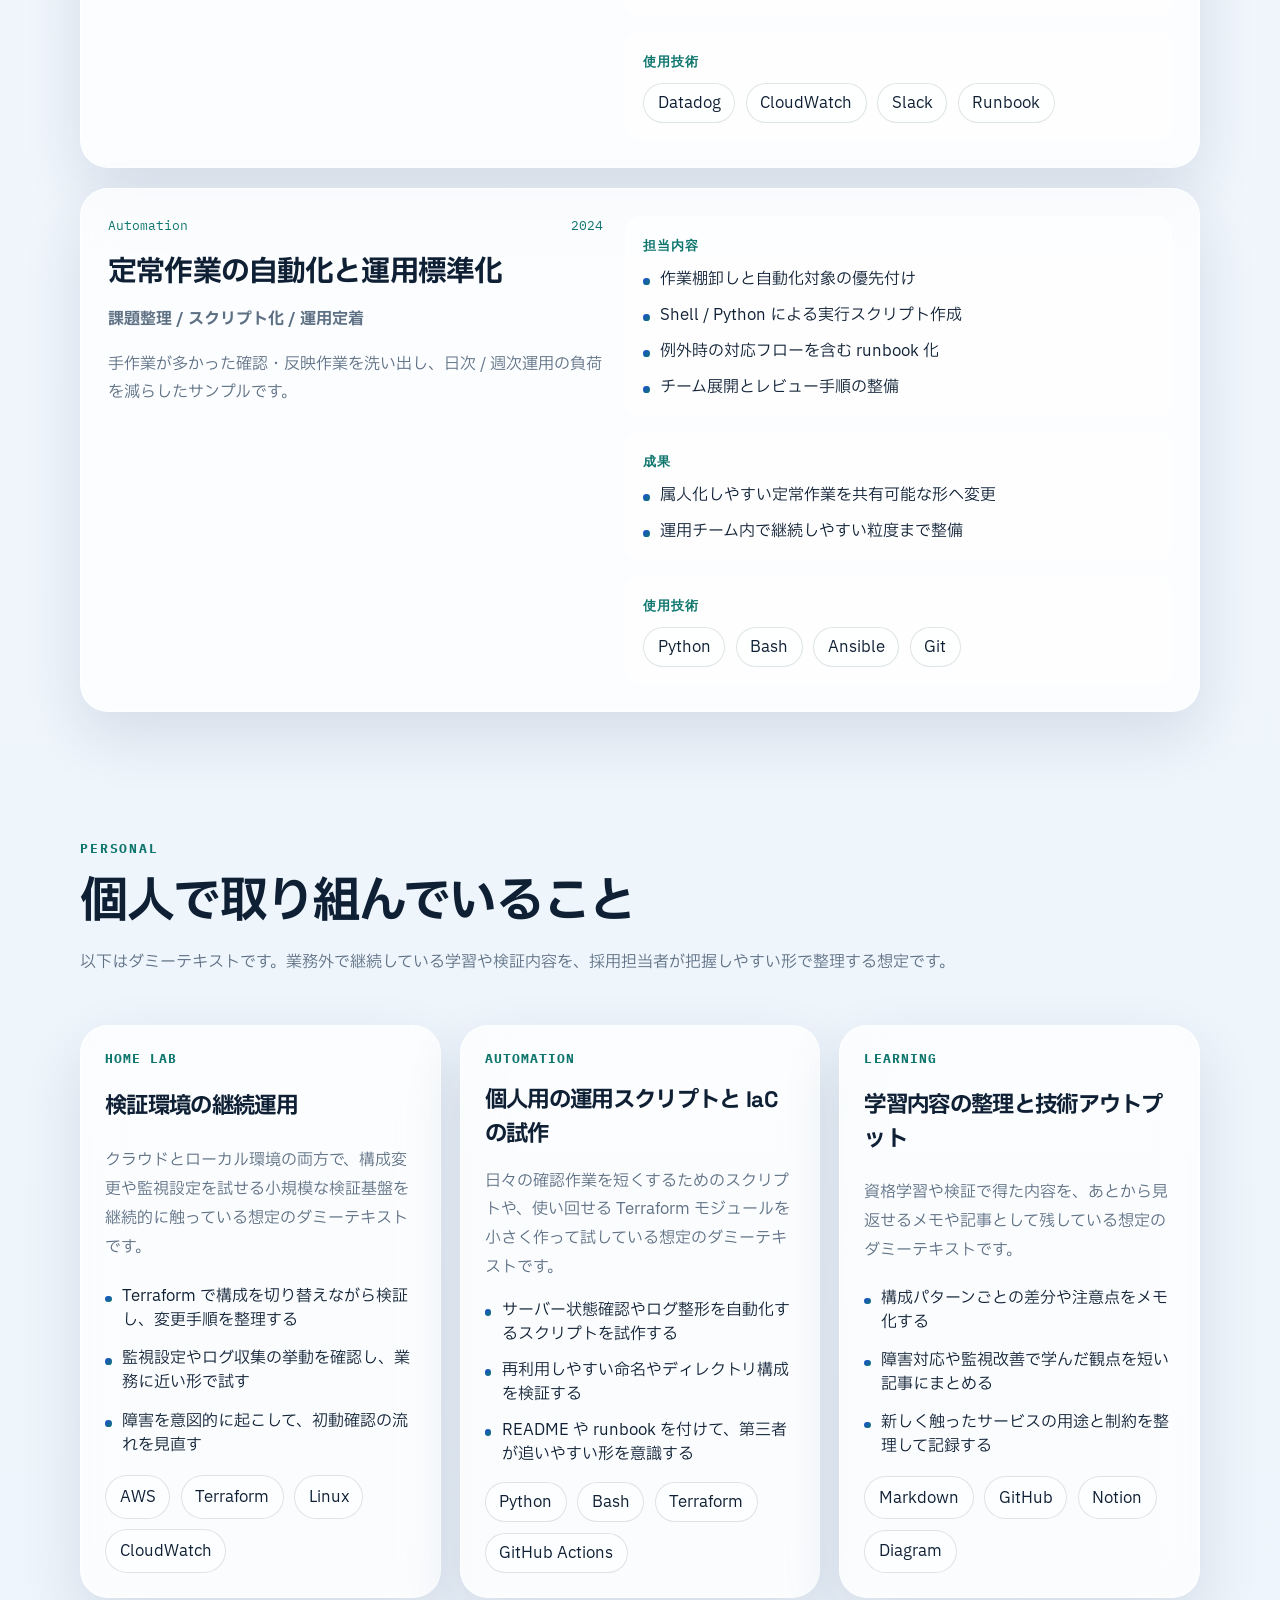
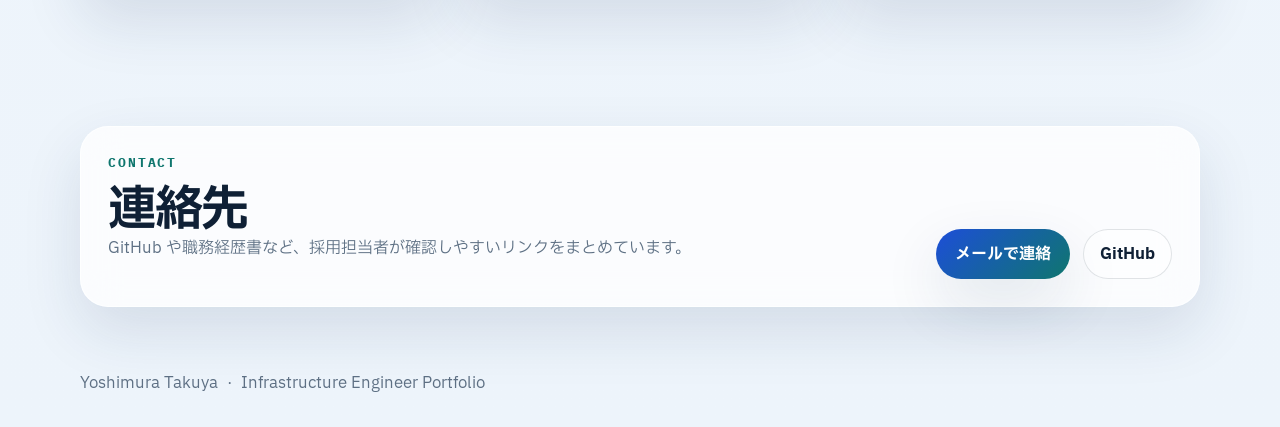
==== commit fd0be092: "更新" ====
--- a/index.html
+++ b/index.html
@@ -32,6 +32,7 @@
 
         <nav class="site-nav" aria-label="グローバルナビゲーション">
           <a href="#profile">PROFILE</a>
+          <a href="#career">CAREER</a>
           <a href="#skills">SKILL</a>
           <a href="#works">WORKS</a>
           <a href="#personal">PERSONAL</a>
@@ -40,7 +41,7 @@
       </header>
 
       <main id="top">
-        <section class="hero section">
+        <section class="hero section" id="heroSection">
           <div class="hero-copy reveal">
             <p class="eyebrow" id="heroEyebrow">Infrastructure Engineer</p>
             <h1 id="heroTitle">Naoto Suzuki's portfolio</h1>
@@ -56,15 +57,28 @@
             </ul>
           </div>
 
-          <aside class="hero-panel reveal" aria-label="担当領域の概要">
-            <p class="panel-kicker">Core Focus</p>
-            <div class="hero-highlight-list" id="heroHighlights">
-              <article>
-                <span>Primary Cloud</span>
-                <strong>AWS / EC2 / RDS / Route 53</strong>
-              </article>
-            </div>
-          </aside>
+          <div class="hero-side">
+            <figure class="hero-visual reveal" id="heroVisualCard" aria-label="プロフィールイメージ">
+              <img id="heroImage" alt="" hidden />
+              <div class="hero-visual-placeholder" id="heroImagePlaceholder" aria-hidden="true">
+                <span class="hero-visual-mark" id="heroImageFallbackMark">NS</span>
+                <div class="hero-visual-copy">
+                  <strong>Image / Illustration</strong>
+                  <p>プロフィール写真やイラストを表示できます。</p>
+                </div>
+              </div>
+            </figure>
+
+            <aside class="hero-panel reveal" aria-label="担当領域の概要">
+              <p class="panel-kicker">Core Focus</p>
+              <div class="hero-highlight-list" id="heroHighlights">
+                <article>
+                  <span>Primary Cloud</span>
+                  <strong>AWS / EC2 / RDS / Route 53</strong>
+                </article>
+              </div>
+            </aside>
+          </div>
         </section>
 
         <section class="section" id="profile">
@@ -103,27 +117,29 @@
               </div>
             </article>
           </div>
-
-          <div class="timeline-block reveal">
-            <div class="timeline-heading">
-              <h3 id="timelineHeading">Career</h3>
-              <p class="section-intro" id="timelineIntro">
-                担当領域がどのように広がってきたかを、実務の流れに沿って整理しています。
-              </p>
-            </div>
-
-            <div class="timeline" id="careerTimeline">
-              <article class="timeline-item">
-                <div class="timeline-side">
-                  <span class="timeline-period">現在</span>
-                  <p class="timeline-org">クラウド / インフラ領域</p>
-                </div>
-                <div class="timeline-content">
-                  <h4>設計・構築・運用改善</h4>
-                  <p>AWS を中心に、設計、構築、IaC、監視、障害対応、運用改善を横断して担当する想定です。</p>
-                </div>
-              </article>
-            </div>
+        </section>
+
+        <section class="section" id="career">
+          <div class="section-heading reveal">
+            <p class="eyebrow">CAREER</p>
+            <h2 id="careerHeading">在籍歴</h2>
+            <p class="section-intro" id="careerIntro">
+              在籍した会社や学校などを中心に、どの期間にどこで何をしていたかが分かる形で整理しています。
+            </p>
+          </div>
+
+          <div class="timeline" id="careerTimeline">
+            <article class="timeline-item reveal">
+              <div class="timeline-side">
+                <span class="timeline-period">2024 - 現在</span>
+                <span class="timeline-kind">勤務先</span>
+              </div>
+              <div class="timeline-content">
+                <h4>現在の勤務先</h4>
+                <p class="timeline-role">インフラエンジニア</p>
+                <p>AWS を中心としたインフラ設計、構築、運用改善に継続して携わっている想定のダミーテキストです。</p>
+              </div>
+            </article>
           </div>
         </section>
 
@@ -203,7 +219,7 @@
             <div class="contact-actions">
               <a class="button" id="contactMail" href="#">メールで連絡</a>
               <div class="social-list" id="contactLinks">
-                <a href="https://github.com/nsuzuki7713" target="_blank" rel="noreferrer">GitHub</a>
+                <a href="https://github.com/horishin06" target="_blank" rel="noreferrer">GitHub</a>
               </div>
             </div>
           </div>
--- a/styles.css
+++ b/styles.css
@@ -187,6 +187,21 @@
   min-height: calc(100vh - 6rem);
 }
 
+.hero-copy {
+  max-width: 640px;
+}
+
+.hero-side {
+  display: grid;
+  width: 100%;
+  gap: 1rem;
+  align-items: start;
+}
+
+.hero:not(.has-hero-image) .hero-visual {
+  display: none;
+}
+
 .eyebrow,
 .panel-kicker {
   margin: 0 0 0.9rem;
@@ -277,6 +292,7 @@
 }
 
 .hero-panel,
+.hero-visual,
 .panel,
 .skill-card,
 .work-card,
@@ -289,6 +305,7 @@
 }
 
 .hero-panel,
+.hero-visual,
 .panel,
 .skill-card,
 .work-card,
@@ -300,6 +317,92 @@
 .hero-panel {
   position: relative;
   overflow: hidden;
+  width: 100%;
+}
+
+.hero.has-hero-image {
+  grid-template-columns: minmax(0, 1.06fr) minmax(360px, 0.94fr);
+  gap: clamp(1.6rem, 3vw, 2.8rem);
+  align-items: start;
+  min-height: clamp(680px, calc(100vh - 6rem), 860px);
+  padding-top: clamp(2.2rem, 6vh, 5rem);
+}
+
+.hero.has-hero-image .hero-copy {
+  max-width: 620px;
+  padding-top: 0.35rem;
+}
+
+.hero.has-hero-image .hero-side {
+  width: min(100%, 400px);
+  gap: 0.9rem;
+  justify-self: end;
+}
+
+.hero.has-hero-image .hero-panel {
+  padding: 1.45rem;
+}
+
+.hero-visual {
+  position: relative;
+  overflow: hidden;
+  width: 100%;
+  margin: 0;
+  padding: 0;
+  aspect-ratio: 1 / 1;
+}
+
+.hero-visual img {
+  display: block;
+  width: 100%;
+  height: 100%;
+  object-fit: cover;
+}
+
+.hero-visual-placeholder {
+  height: 100%;
+  display: grid;
+  align-content: end;
+  gap: 1rem;
+  padding: 1.6rem;
+  background:
+    linear-gradient(180deg, rgba(255, 255, 255, 0.02), rgba(15, 32, 53, 0.12)),
+    radial-gradient(circle at 18% 18%, rgba(29, 78, 216, 0.28), transparent 34%),
+    radial-gradient(circle at 80% 22%, rgba(15, 118, 110, 0.22), transparent 32%),
+    linear-gradient(145deg, rgba(248, 251, 255, 0.96), rgba(223, 236, 248, 0.86));
+}
+
+.hero-visual-mark {
+  display: inline-grid;
+  place-items: center;
+  width: 4.5rem;
+  height: 4.5rem;
+  border-radius: 20px;
+  background: linear-gradient(135deg, var(--accent-strong), var(--accent));
+  color: #fff;
+  font-family: "IBM Plex Mono", monospace;
+  font-size: 1.3rem;
+  font-weight: 700;
+  box-shadow: 0 18px 38px rgba(29, 78, 216, 0.22);
+}
+
+.hero-visual-copy {
+  display: grid;
+  gap: 0.3rem;
+}
+
+.hero-visual-copy strong {
+  font-size: 1.15rem;
+}
+
+.hero-visual-copy p {
+  margin: 0;
+  color: var(--muted);
+  line-height: 1.7;
+}
+
+.hero-visual.has-image .hero-visual-placeholder {
+  display: none;
 }
 
 .hero-panel::before {
@@ -317,11 +420,11 @@
   position: relative;
   z-index: 1;
   display: grid;
-  gap: 0.85rem;
+  gap: 0.75rem;
 }
 
 .hero-highlight-list article {
-  padding: 1rem 1.05rem;
+  padding: 0.95rem 1rem;
   border-radius: var(--radius-md);
   background: rgba(255, 255, 255, 0.56);
   border: 1px solid rgba(255, 255, 255, 0.74);
@@ -442,8 +545,31 @@
   color: var(--accent-strong);
 }
 
-.timeline-org {
-  margin: 0;
+.timeline-kind {
+  display: inline-flex;
+  align-items: center;
+  justify-content: center;
+  width: fit-content;
+  min-height: 2rem;
+  padding: 0.2rem 0.7rem;
+  border-radius: 999px;
+  background: rgba(15, 118, 110, 0.1);
+  color: var(--accent);
+  font-family: "IBM Plex Mono", monospace;
+  font-size: 0.78rem;
+  font-weight: 700;
+  letter-spacing: 0.06em;
+  text-transform: uppercase;
+}
+
+.timeline-content h4 {
+  margin-bottom: 0.35rem;
+}
+
+.timeline-role {
+  margin: 0 0 0.8rem;
+  font-weight: 700;
+  color: var(--text);
 }
 
 .timeline-content p {
@@ -732,6 +858,22 @@
     padding-top: 1rem;
   }
 
+  .hero-side {
+    width: 100%;
+    justify-self: stretch;
+  }
+
+  .hero.has-hero-image .hero-side {
+    width: 100%;
+    justify-self: stretch;
+  }
+
+  .hero-visual,
+  .hero-visual img,
+  .hero-visual-placeholder {
+    min-height: 280px;
+  }
+
   .timeline-item,
   .skill-table-row,
   .skill-table-head {
